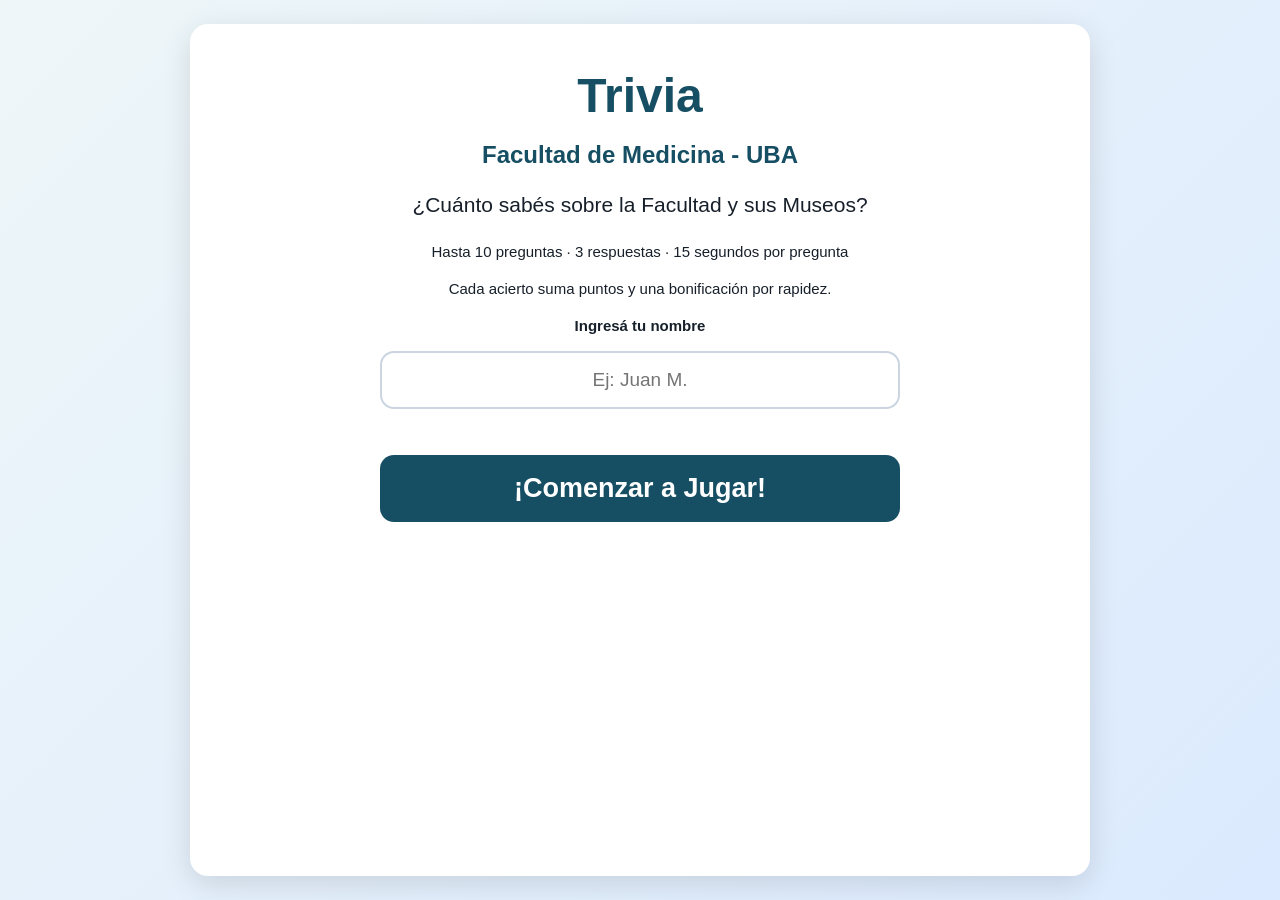
==== index.html @ 7a0ed1cb "explicacion por encima de la imagen" ====
<!doctype html>
<html lang="es">
  <head>
    <meta charset="UTF-8" />
    <meta name="viewport" content="width=device-width, initial-scale=1.0" />
    <title>Trivia - Facultad de Medicina UBA y sus Museos</title>
    <link rel="stylesheet" href="style.css" />
  </head>
  <body>
    <!-- Pantalla 1: Ingreso de Nombre -->
    <div id="pantalla-inicio" class="pantalla">
      <h1>Trivia</h1>
      <h2><strong>Facultad de Medicina</strong> - UBA</h2>
      <p class="subtitulo">¿Cuánto sabés sobre la Facultad y sus Museos?</p>
      <p class="detalle-juego">
        Hasta 10 preguntas · 3 respuestas · 15 segundos por pregunta
      </p>
      <p class="detalle-juego">
        Cada acierto suma puntos y una bonificación por rapidez.
      </p>
      <p class="etiqueta-nombre"><strong>Ingresá tu nombre</strong></p>

      <input
        type="text"
        id="nombre-jugador"
        placeholder="Ej: Juan M."
        maxlength="20"
        required
      />
      <br /><br />
      <button id="btn-comenzar">¡Comenzar a Jugar!</button>
    </div>

    <!-- Pantalla 2: El Juego (Oculto al inicio) -->
    <div id="pantalla-juego" class="pantalla" style="display: none">
      <div class="temporizador-pregunta">
        <div
          class="reloj-pregunta"
          role="timer"
          aria-label="Tiempo para responder"
        >
          <span id="tiempo-restante">15</span>
          <span class="unidad-tiempo">s</span>
        </div>
        <div
          class="barra-tiempo-contenedor"
          role="progressbar"
          aria-label="Tiempo restante"
          aria-valuemin="0"
          aria-valuemax="15"
          aria-valuenow="15"
        >
          <div id="barra-tiempo"></div>
        </div>
      </div>

      <div class="caja-pregunta">
        <h2 id="texto-pregunta">Pregunta aquí...</h2>
        <div id="contenedor-imagen">
          <p id="explicacion-texto" style="display: none"></p>
        </div>
        <div id="opciones-container">
          <!-- Los botones de opciones se cargan dinámicamente -->
        </div>
      </div>
      <footer class="pie-juego">
        <span id="info-jugador">Jugador: </span>
        <span id="info-puntaje">Puntaje: 0</span>
      </footer>
    </div>

    <!-- Pantalla 3: Resultado Final (Oculto al inicio) -->
    <div id="pantalla-final" class="pantalla" style="display: none">
      <h2>¡Partida Finalizada!</h2>
      <p id="resultado-final"></p>
      <p id="resultado-categoria"></p>
      <p id="resultado-detalle"></p>
      <p id="estado-guardado" role="status" aria-live="polite"></p>
    </div>

    <script src="preguntas.js"></script>
  </body>
</html>
---- style.css ----
* {
  box-sizing: border-box;
}

:root {
  --azul: #164e63;
  --azul-secundario: #0e7490;
  --fondo: #eef6f8;
  --verde: #16a34a;
  --rojo: #dc2626;
  --gris: #e2e8f0;
  --texto: #17202a;
}

body {
  min-height: 100vh;
  margin: 0;
  padding: 24px 14px;
  background: linear-gradient(135deg, var(--fondo), #dbeafe);
  color: var(--texto);
  font-family: Arial, Helvetica, sans-serif;
}

.pantalla {
  width: min(100%, 900px);
  min-height: calc(100vh - 48px);
  margin: 0 auto;
  padding: clamp(18px, 4vw, 36px);
  border-radius: 18px;
  background: #fff;
  box-shadow: 0 8px 30px rgb(0 0 0 / 12%);
  text-align: center;
}

h1,
.pantalla > h2 {
  margin: 8px 0 18px;
  color: var(--azul);
}

h1 {
  font-size: clamp(30px, 7vw, 48px);
}

.pantalla p {
  font-size: clamp(17px, 3.5vw, 21px);
  line-height: 1.45;
}

.detalle-juego,
.etiqueta-nombre {
  font-size: 15px !important;
}

.etiqueta-nombre {
  margin-bottom: 4px;
}

#nombre-jugador {
  width: min(100%, 520px);
  margin: 10px 0;
  padding: 16px 18px;
  border: 2px solid #cbd5e1;
  border-radius: 14px;
  font: inherit;
  font-size: 19px;
  text-align: center;
}

#nombre-jugador:focus-visible,
button:focus-visible {
  outline: 3px solid #38bdf8;
  outline-offset: 3px;
}

button {
  border: 0;
  border-radius: 14px;
  cursor: pointer;
  font-family: inherit;
  touch-action: manipulation;
}

#btn-comenzar {
  display: block;
  width: min(100%, 520px);
  margin: 18px auto;
  padding: 18px 22px;
  background: var(--azul);
  color: #fff;
  font-size: clamp(20px, 4vw, 27px);
  font-weight: 700;
}

#btn-comenzar:hover {
  background: var(--azul-secundario);
}

#contenedor-ranking {
  width: min(100%, 520px);
  margin: 30px auto 0;
  padding-top: 18px;
  border-top: 1px solid var(--gris);
  text-align: left;
}

#contenedor-ranking h3 {
  margin: 0 0 12px;
  color: var(--azul);
  font-size: 20px;
}

#lista-ranking {
  margin: 0;
  padding-left: 28px;
  font-size: 17px;
  line-height: 1.8;
}

#pantalla-juego {
  display: flex;
  flex-direction: column;
  align-items: stretch;
}

.temporizador-pregunta {
  display: flex;
  align-items: center;
  gap: 16px;
  margin-bottom: 18px;
}

.reloj-pregunta {
  display: flex;
  flex: 0 0 68px;
  width: 68px;
  height: 68px;
  align-items: center;
  justify-content: center;
  border: 3px solid var(--azul-secundario);
  border-radius: 50%;
  color: var(--azul);
  font-size: 27px;
  font-weight: 700;
  font-variant-numeric: tabular-nums;
  transition:
    border-color 150ms ease,
    color 150ms ease;
}

.unidad-tiempo {
  margin-left: 2px;
  font-size: 13px;
}

.reloj-pregunta.reloj-urgente {
  border-color: var(--rojo);
  color: var(--rojo);
}

.barra-tiempo-contenedor {
  flex: 1;
  min-width: 0;
  height: 14px;
  margin: 0;
  overflow: hidden;
  border: 1px solid #cbd5e1;
  border-radius: 999px;
  background: #e2e8f0;
}

#barra-tiempo {
  width: 100%;
  height: 100%;
  border-radius: inherit;
  background: var(--verde);
  transition:
    width 50ms linear,
    background-color 250ms ease;
}

.reloj-pregunta.reloj-urgente ~ .barra-tiempo-contenedor #barra-tiempo {
  background: var(--rojo);
}

.pie-juego {
  display: flex;
  justify-content: space-between;
  gap: 12px;
  margin-top: auto;
  padding-top: 18px;
  border-top: 1px solid var(--gris);
  color: var(--azul);
  font-size: clamp(17px, 4vw, 22px);
  font-weight: 700;
  text-align: left;
}

.caja-pregunta {
  padding-top: 10px;
}

#texto-pregunta {
  margin: 20px 0;
  font-size: clamp(24px, 5vw, 35px);
  line-height: 1.25;
}

#contenedor-imagen {
  display: flex;
  position: relative;
  min-height: 170px;
  max-height: 300px;
  margin: 16px 0;
  align-items: center;
  justify-content: center;
  overflow: hidden;
  border-radius: 18px;
  background: #e2e8f0;
}

#contenedor-imagen:not(.con-imagen):not(.toast-sin-imagen) {
  display: none;
}

#contenedor-imagen img {
  width: 100%;
  max-width: 100%;
  max-height: 300px !important;
  margin: 0 !important;
  object-fit: contain;
}

#opciones-container {
  display: grid;
  grid-template-columns: 1fr;
  gap: 14px;
}

.btn-opcion {
  width: 100%;
  min-height: 72px;
  padding: 17px;
  background: var(--gris);
  color: var(--texto);
  font-size: clamp(18px, 4vw, 24px);
  font-weight: 700;
  text-align: left;
  transition:
    background-color 150ms ease,
    color 150ms ease;
}

.btn-opcion:not(:disabled):hover {
  background: #cbd5e1;
}

.btn-opcion:disabled {
  cursor: default;
}

#explicacion-texto {
  position: absolute;
  z-index: 1;
  right: 12px;
  bottom: 12px;
  left: 12px;
  max-height: calc(100% - 24px);
  margin: 0;
  overflow-y: auto;
  padding: 12px 16px;
  border: 2px solid #f59e0b;
  border-left-width: 8px;
  border-radius: 14px;
  background: rgb(255 251 235 / 96%);
  box-shadow: 0 4px 14px rgb(0 0 0 / 28%);
  backdrop-filter: blur(6px);
  color: #713f12;
  font-size: clamp(16px, 3vw, 19px);
  font-weight: 600;
  line-height: 1.5;
  text-align: left;
}

#explicacion-texto::before {
  display: block;
  margin-bottom: 6px;
  color: #92400e;
  content: "💡 Explicación";
  font-size: 17px;
  font-weight: 700;
}

#resultado-final {
  width: min(100%, 680px);
  margin: 24px auto;
  color: var(--azul);
  font-size: clamp(25px, 5vw, 38px);
  font-weight: 700;
  line-height: 1.35;
}

#resultado-categoria {
  margin: 0 auto 12px;
  color: var(--azul-secundario);
  font-size: clamp(18px, 4vw, 23px);
  font-weight: 700;
}

#resultado-detalle {
  width: min(100%, 720px);
  margin: 0 auto 16px;
  padding: 16px 20px;
  border: 2px solid #a78bfa;
  border-radius: 16px;
  background: linear-gradient(135deg, #ede9fe, #ddd6fe);
  color: #4c1d95;
  font-size: clamp(18px, 4vw, 22px);
  font-weight: 800;
  box-shadow: 0 8px 20px rgb(109 40 217 / 12%);
}

@media (min-width: 650px) {
  #opciones-container {
    grid-template-columns: 1fr 1fr;
  }

  .btn-opcion:last-child {
    grid-column: 1 / -1;
  }
}

@media (max-width: 600px) {
  body {
    padding: 12px 8px;
  }

  .pantalla {
    min-height: calc(100vh - 24px);
    padding: 18px 14px;
  }

  .pie-juego {
    font-size: 16px;
  }
}
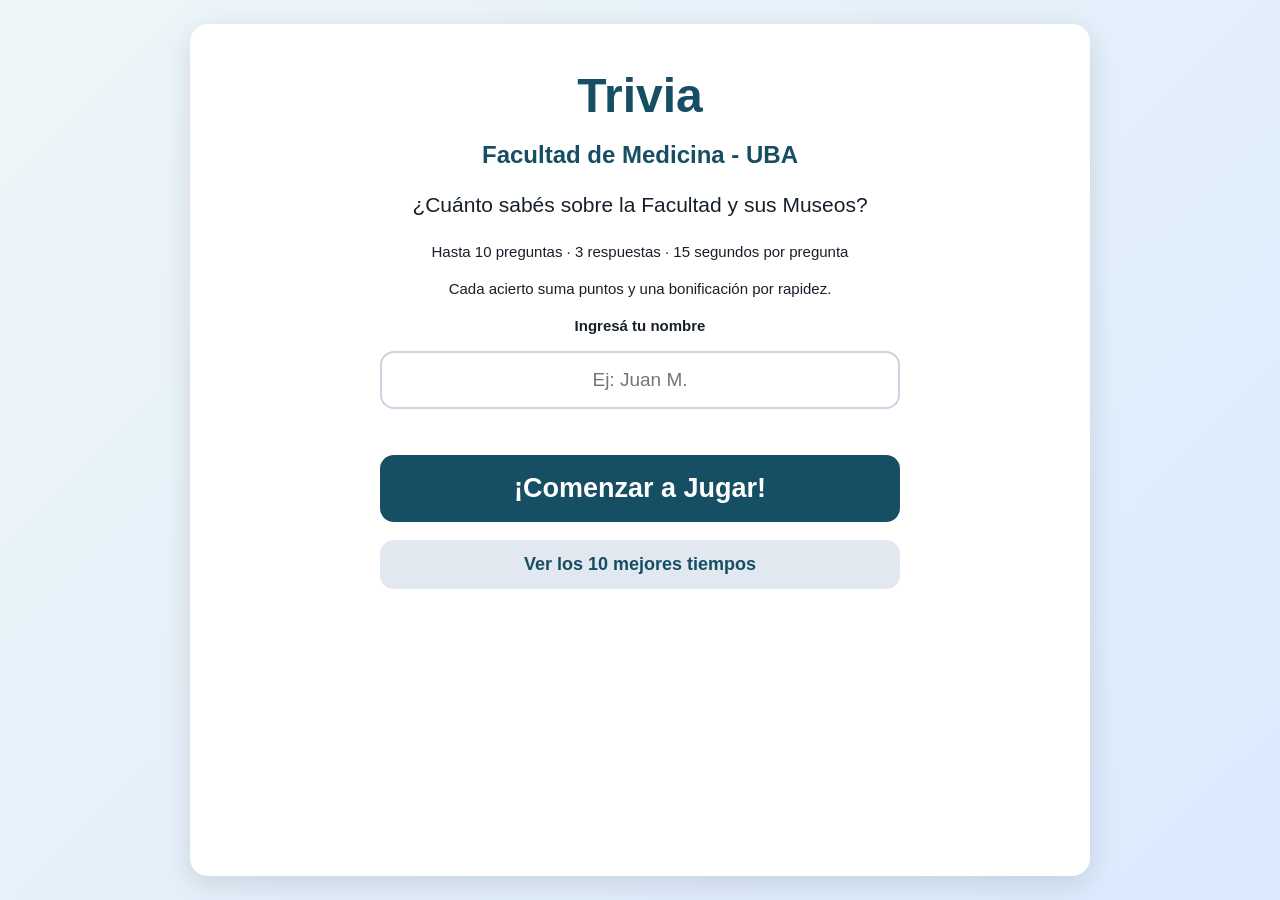
==== commit 7906e20b: "10 mejores tiempos" ====
--- a/index.html
+++ b/index.html
@@ -29,6 +29,9 @@
       />
       <br /><br />
       <button id="btn-comenzar">¡Comenzar a Jugar!</button>
+      <button class="btn-secundario" id="btn-ver-ranking-tiempos">
+        Ver los 10 mejores tiempos
+      </button>
     </div>
 
     <!-- Pantalla 2: El Juego (Oculto al inicio) -->
@@ -76,6 +79,19 @@
       <p id="resultado-categoria"></p>
       <p id="resultado-detalle"></p>
       <p id="estado-guardado" role="status" aria-live="polite"></p>
+      <button class="btn-secundario" id="btn-ver-ranking-tiempos-final">
+        Ver los 10 mejores tiempos
+      </button>
+    </div>
+
+    <!-- Pantalla 4: Ranking de tiempos -->
+    <div id="pantalla-ranking-tiempos" class="pantalla" style="display: none">
+      <h2>⏱️ Los 10 mejores tiempos</h2>
+      <p class="detalle-juego">Partidas más rápidas guardadas en este dispositivo.</p>
+      <ol id="lista-ranking-tiempos"></ol>
+      <button class="btn-secundario" id="btn-volver-ranking-tiempos">
+        Volver
+      </button>
     </div>
 
     <script src="preguntas.js"></script>
--- a/style.css
+++ b/style.css
@@ -94,6 +94,30 @@
 
 #btn-comenzar:hover {
   background: var(--azul-secundario);
+}
+
+.btn-secundario {
+  display: block;
+  width: min(100%, 520px);
+  margin: 14px auto;
+  padding: 14px 18px;
+  background: var(--gris);
+  color: var(--azul);
+  font-size: 18px;
+  font-weight: 700;
+}
+
+.btn-secundario:hover {
+  background: #cbd5e1;
+}
+
+#lista-ranking-tiempos {
+  width: min(100%, 600px);
+  margin: 24px auto;
+  padding-left: 42px;
+  text-align: left;
+  font-size: clamp(17px, 4vw, 21px);
+  line-height: 1.8;
 }
 
 #contenedor-ranking {
@@ -265,10 +289,10 @@
   right: 12px;
   bottom: 12px;
   left: 12px;
-  max-height: calc(100% - 24px);
+  max-height: calc(100% - 16px);
   margin: 0;
   overflow-y: auto;
-  padding: 12px 16px;
+  padding: 10px 14px;
   border: 2px solid #f59e0b;
   border-left-width: 8px;
   border-radius: 14px;
@@ -276,9 +300,9 @@
   box-shadow: 0 4px 14px rgb(0 0 0 / 28%);
   backdrop-filter: blur(6px);
   color: #713f12;
-  font-size: clamp(16px, 3vw, 19px);
+  font-size: clamp(15px, 3vw, 18px);
   font-weight: 600;
-  line-height: 1.5;
+  line-height: 1.4;
   text-align: left;
 }
 
@@ -340,7 +364,77 @@
     padding: 18px 14px;
   }
 
+  #pantalla-juego {
+    padding: 12px 10px;
+  }
+
+  .temporizador-pregunta {
+    gap: 10px;
+    margin-bottom: 8px;
+  }
+
+  .reloj-pregunta {
+    flex-basis: 50px;
+    width: 50px;
+    height: 50px;
+    border-width: 2px;
+    font-size: 21px;
+  }
+
+  .caja-pregunta {
+    padding-top: 0;
+  }
+
+  #texto-pregunta {
+    margin: 10px 0;
+    font-size: clamp(21px, 5vw, 28px);
+  }
+
+  #contenedor-imagen {
+    height: clamp(145px, 25vh, 190px);
+    min-height: 0;
+    max-height: none;
+    margin: 8px 0;
+  }
+
+  #contenedor-imagen img {
+    max-height: calc(100% - 12px) !important;
+  }
+
+  #explicacion-texto {
+    right: 8px;
+    bottom: 8px;
+    left: 8px;
+    padding: 10px 12px;
+  }
+
+  #opciones-container {
+    gap: 8px;
+  }
+
+  .btn-opcion {
+    min-height: 52px;
+    padding: 10px 12px;
+    font-size: clamp(16px, 4vw, 20px);
+  }
+
   .pie-juego {
+    padding-top: 8px;
     font-size: 16px;
   }
 }
+
+@media (max-width: 600px) and (max-height: 700px) {
+  #contenedor-imagen {
+    height: clamp(125px, 21vh, 150px);
+  }
+
+  #contenedor-imagen img {
+    max-height: calc(100% - 10px) !important;
+  }
+
+  .btn-opcion {
+    min-height: 46px;
+    padding: 8px 10px;
+  }
+}
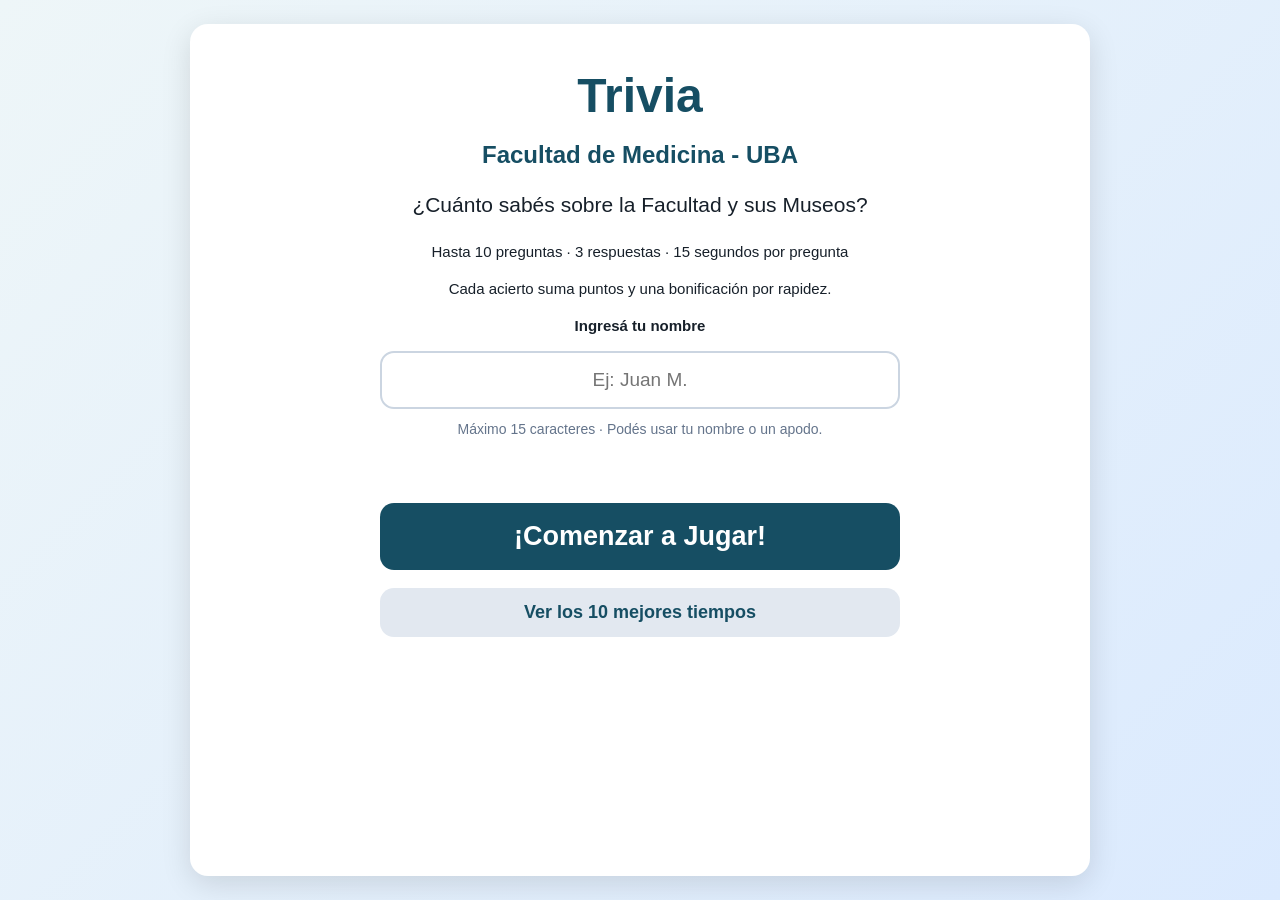
==== commit 3ad51396: "valdar palabras" ====
--- a/index.html
+++ b/index.html
@@ -24,10 +24,22 @@
         type="text"
         id="nombre-jugador"
         placeholder="Ej: Juan M."
-        maxlength="20"
+        maxlength="15"
+        minlength="2"
+        autocomplete="nickname"
+        aria-describedby="ayuda-nombre mensaje-nombre"
         required
       />
-      <br /><br />
+      <p id="ayuda-nombre" class="ayuda-nombre">
+        Máximo 15 caracteres · Podés usar tu nombre o un apodo.
+      </p>
+      <p
+        id="mensaje-nombre"
+        class="mensaje-nombre"
+        role="alert"
+        aria-live="polite"
+      ></p>
+      <br />
       <button id="btn-comenzar">¡Comenzar a Jugar!</button>
       <button class="btn-secundario" id="btn-ver-ranking-tiempos">
         Ver los 10 mejores tiempos
@@ -87,7 +99,9 @@
     <!-- Pantalla 4: Ranking de tiempos -->
     <div id="pantalla-ranking-tiempos" class="pantalla" style="display: none">
       <h2>⏱️ Los 10 mejores tiempos</h2>
-      <p class="detalle-juego">Partidas más rápidas guardadas en este dispositivo.</p>
+      <p class="detalle-juego">
+        Partidas más rápidas guardadas en este dispositivo.
+      </p>
       <ol id="lista-ranking-tiempos"></ol>
       <button class="btn-secundario" id="btn-volver-ranking-tiempos">
         Volver
--- a/style.css
+++ b/style.css
@@ -71,6 +71,34 @@
 button:focus-visible {
   outline: 3px solid #38bdf8;
   outline-offset: 3px;
+}
+
+.ayuda-nombre {
+  margin: 0 auto 4px !important;
+  color: #64748b;
+  font-size: 14px !important;
+}
+
+.mensaje-nombre {
+  width: min(100%, 520px);
+  min-height: 22px;
+  margin: 6px auto 0 !important;
+  padding: 0 8px;
+  font-size: 15px !important;
+  font-weight: 700;
+  line-height: 1.35;
+}
+
+.mensaje-nombre.error {
+  color: var(--rojo);
+}
+
+.mensaje-nombre.exito {
+  color: var(--verde);
+}
+
+#nombre-jugador:invalid {
+  box-shadow: none;
 }
 
 button {
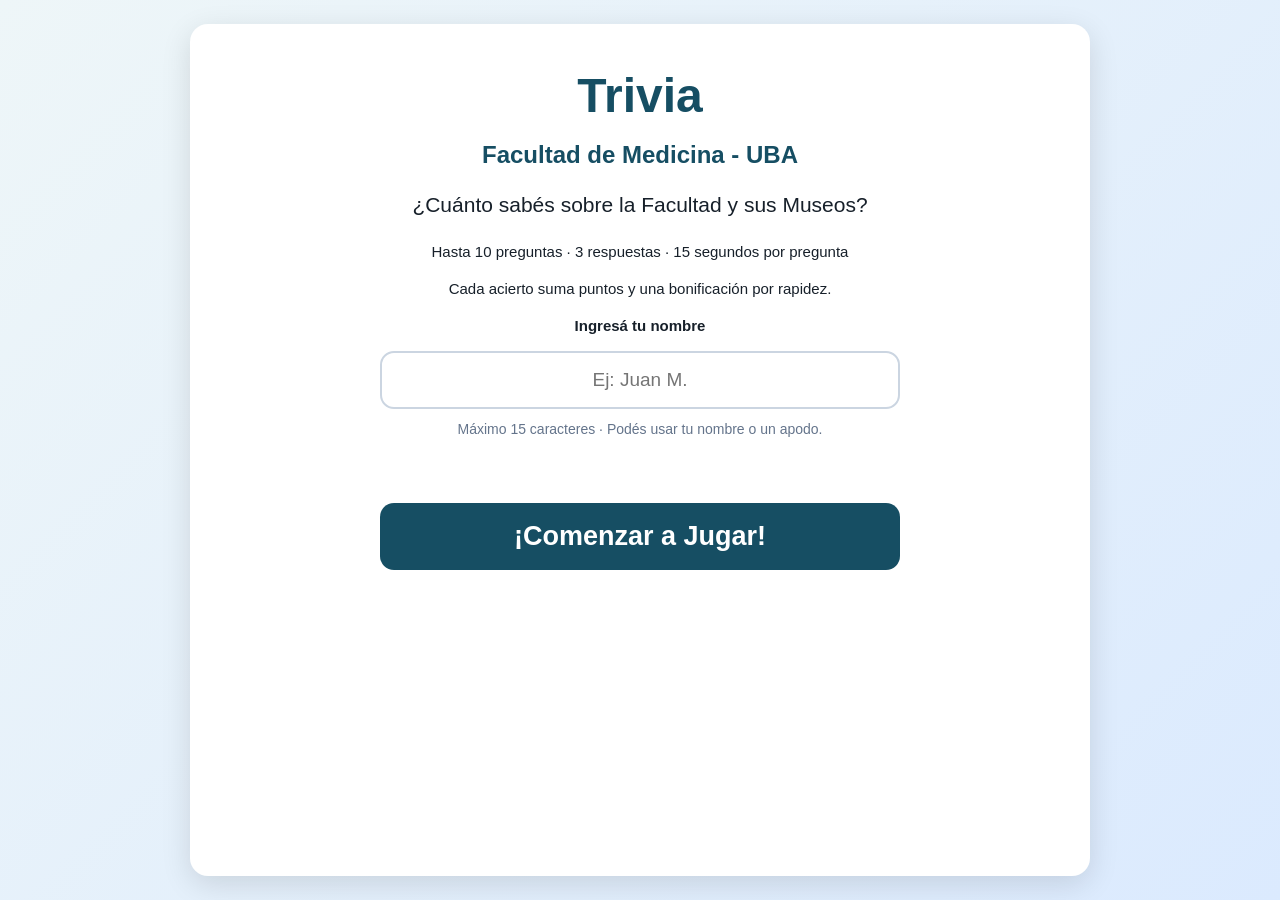
==== commit c6df5268: "nombres no repetidos" ====
--- a/index.html
+++ b/index.html
@@ -41,9 +41,6 @@
       ></p>
       <br />
       <button id="btn-comenzar">¡Comenzar a Jugar!</button>
-      <button class="btn-secundario" id="btn-ver-ranking-tiempos">
-        Ver los 10 mejores tiempos
-      </button>
     </div>
 
     <!-- Pantalla 2: El Juego (Oculto al inicio) -->
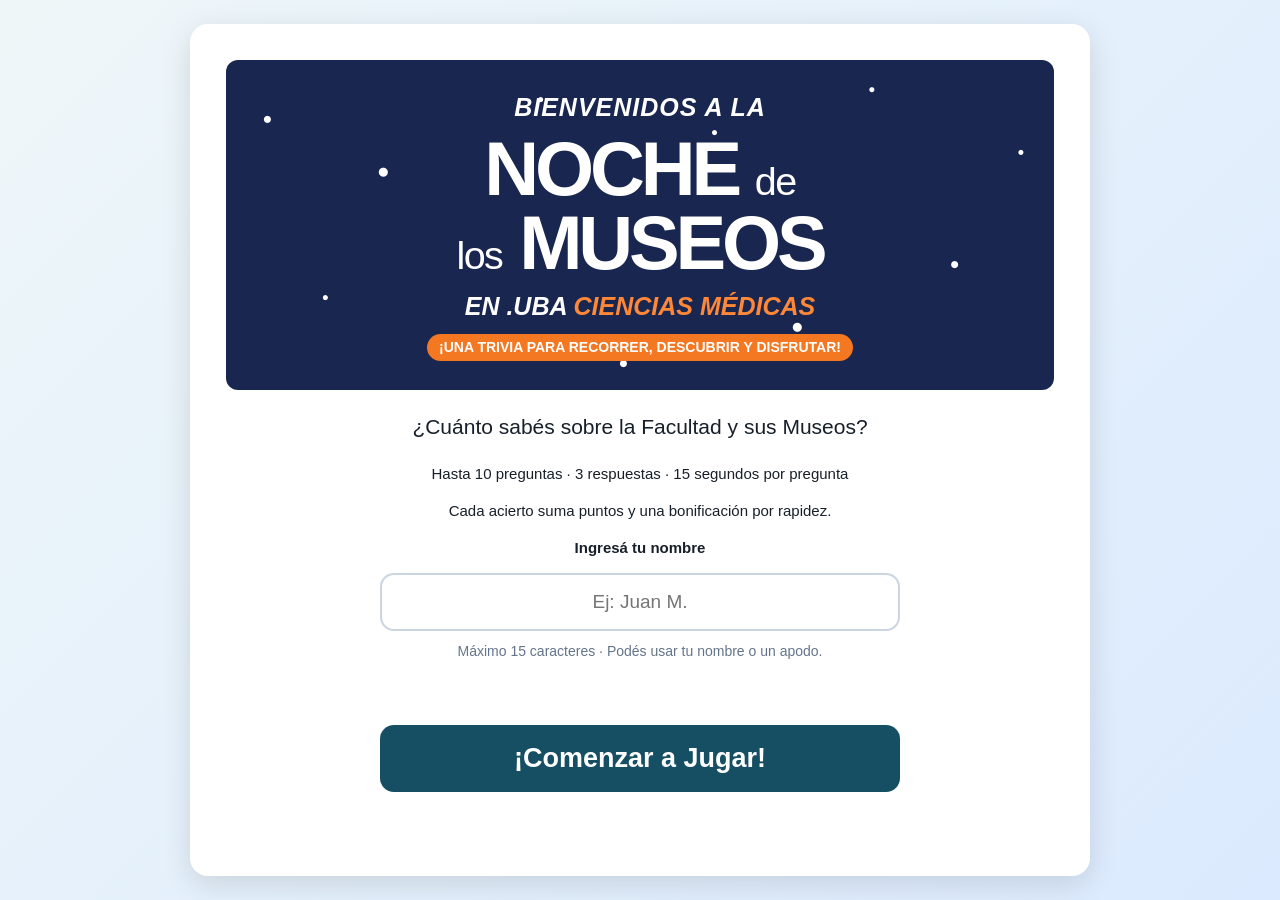
==== commit effa92bc: "noche de los muesos cartelera comienzo" ====
--- a/index.html
+++ b/index.html
@@ -9,8 +9,19 @@
   <body>
     <!-- Pantalla 1: Ingreso de Nombre -->
     <div id="pantalla-inicio" class="pantalla">
-      <h1>Trivia</h1>
-      <h2><strong>Facultad de Medicina</strong> - UBA</h2>
+      <section class="bienvenida-trivia" aria-labelledby="titulo-bienvenida">
+        <p class="bienvenida-pre">BIENVENIDOS A LA</p>
+        <h1 id="titulo-bienvenida" class="bienvenida-titulo">
+          NOCHE <span class="bienvenida-de">de</span><br />
+          <span class="bienvenida-los">los</span> MUSEOS
+        </h1>
+        <p class="bienvenida-facultad">
+          EN .UBA <span>CIENCIAS MÉDICAS</span>
+        </p>
+        <p class="bienvenida-lema">
+          ¡UNA TRIVIA PARA RECORRER, DESCUBRIR Y DISFRUTAR!
+        </p>
+      </section>
       <p class="subtitulo">¿Cuánto sabés sobre la Facultad y sus Museos?</p>
       <p class="detalle-juego">
         Hasta 10 preguntas · 3 respuestas · 15 segundos por pregunta
@@ -83,23 +94,29 @@
 
     <!-- Pantalla 3: Resultado Final (Oculto al inicio) -->
     <div id="pantalla-final" class="pantalla" style="display: none">
-      <h2>¡Partida Finalizada!</h2>
-      <p id="resultado-final"></p>
+      <h2 id="resultado-final"></h2>
       <p id="resultado-categoria"></p>
       <p id="resultado-detalle"></p>
+      <p id="resultado-tiempo"></p>
       <p id="estado-guardado" role="status" aria-live="polite"></p>
       <button class="btn-secundario" id="btn-ver-ranking-tiempos-final">
-        Ver los 10 mejores tiempos
+        🏆 Ver Top 10 global
       </button>
     </div>
 
-    <!-- Pantalla 4: Ranking de tiempos -->
+    <!-- Pantalla 4: Ranking global -->
     <div id="pantalla-ranking-tiempos" class="pantalla" style="display: none">
-      <h2>⏱️ Los 10 mejores tiempos</h2>
-      <p class="detalle-juego">
-        Partidas más rápidas guardadas en este dispositivo.
-      </p>
-      <ol id="lista-ranking-tiempos"></ol>
+      <div class="ranking-encabezado">
+        <div class="ranking-trofeo" aria-hidden="true">🏆</div>
+        <h2>Top 10 global</h2>
+        <p class="detalle-juego">Los mejores exploradores de todos los visitantes.</p>
+      </div>
+
+      <p id="estado-ranking-global" class="estado-ranking-global" role="status" aria-live="polite"></p>
+
+      <div id="ranking-podio" class="ranking-podio"></div>
+      <ol id="lista-ranking-tiempos" class="lista-ranking-global"></ol>
+
       <button class="btn-secundario" id="btn-volver-ranking-tiempos">
         Volver
       </button>
--- a/style.css
+++ b/style.css
@@ -42,6 +42,90 @@
   font-size: clamp(30px, 7vw, 48px);
 }
 
+#pantalla-inicio .bienvenida-trivia {
+  display: flex;
+  min-height: 330px;
+  flex-direction: column;
+  align-items: center;
+  justify-content: center;
+  gap: 7px;
+  margin: 0 auto 22px;
+  padding: 28px 18px;
+  overflow: hidden;
+  position: relative;
+  border-radius: 12px;
+  background-color: #19264f;
+  background-image:
+    radial-gradient(circle at 5% 18%, #fff 0 3px, transparent 4px),
+    radial-gradient(circle at 12% 72%, #fff 0 2px, transparent 3px),
+    radial-gradient(circle at 19% 34%, #fff 0 4px, transparent 5px),
+    radial-gradient(circle at 28% 87%, #fff 0 2px, transparent 3px),
+    radial-gradient(circle at 38% 12%, #fff 0 2px, transparent 3px),
+    radial-gradient(circle at 48% 92%, #fff 0 3px, transparent 4px),
+    radial-gradient(circle at 59% 22%, #fff 0 2px, transparent 3px),
+    radial-gradient(circle at 69% 81%, #fff 0 4px, transparent 5px),
+    radial-gradient(circle at 78% 9%, #fff 0 2px, transparent 3px),
+    radial-gradient(circle at 88% 62%, #fff 0 3px, transparent 4px),
+    radial-gradient(circle at 96% 28%, #fff 0 2px, transparent 3px);
+  color: #fff;
+  text-align: center;
+}
+
+#pantalla-inicio .bienvenida-trivia p {
+  margin: 0;
+}
+
+#pantalla-inicio .bienvenida-pre {
+  position: relative;
+  z-index: 1;
+  font-size: clamp(18px, 3.5vw, 25px);
+  font-style: italic;
+  font-weight: 900;
+  letter-spacing: 0.04em;
+}
+
+#pantalla-inicio .bienvenida-titulo {
+  position: relative;
+  z-index: 1;
+  margin: 0;
+  color: #fff;
+  font-size: clamp(40px, 9vw, 76px);
+  font-weight: 900;
+  letter-spacing: -0.055em;
+  line-height: 0.98;
+}
+
+#pantalla-inicio .bienvenida-de,
+#pantalla-inicio .bienvenida-los {
+  font-size: 0.52em;
+  font-weight: 400;
+  letter-spacing: -0.04em;
+}
+
+#pantalla-inicio .bienvenida-facultad {
+  position: relative;
+  z-index: 1;
+  font-size: clamp(17px, 3.4vw, 25px);
+  font-style: italic;
+  font-weight: 900;
+}
+
+#pantalla-inicio .bienvenida-facultad span {
+  color: #ff8738;
+}
+
+#pantalla-inicio .bienvenida-lema {
+  position: relative;
+  z-index: 1;
+  margin-top: 3px !important;
+  padding: 5px 12px;
+  border-radius: 999px;
+  background: #f47721;
+  font-size: clamp(10px, 2vw, 14px) !important;
+  font-weight: 900;
+  line-height: 1.25;
+}
+
 .pantalla p {
   font-size: clamp(17px, 3.5vw, 21px);
   line-height: 1.45;
@@ -139,13 +223,168 @@
   background: #cbd5e1;
 }
 
-#lista-ranking-tiempos {
-  width: min(100%, 600px);
-  margin: 24px auto;
-  padding-left: 42px;
+#pantalla-ranking-tiempos {
+  max-width: 760px;
+}
+
+.ranking-encabezado {
+  margin-bottom: 6px;
+}
+
+.ranking-trofeo {
+  font-size: clamp(42px, 9vw, 64px);
+  line-height: 1;
+  margin-bottom: 4px;
+}
+
+.ranking-encabezado h2 {
+  margin-bottom: 6px;
+}
+
+.ranking-podio {
+  display: grid;
+  grid-template-columns: repeat(3, 1fr);
+  gap: 12px;
+  align-items: end;
+  width: min(100%, 700px);
+  margin: 18px auto 20px;
+}
+
+.tarjeta-podio {
+  padding: 16px 10px;
+  border: 1px solid var(--gris);
+  border-radius: 16px;
+  background: #fff;
+  box-shadow: 0 5px 16px rgba(0, 0, 0, 0.08);
+  text-align: center;
+}
+
+.tarjeta-podio.puesto-1 {
+  order: 2;
+  transform: translateY(-8px);
+  border-width: 2px;
+}
+
+.tarjeta-podio.puesto-2 {
+  order: 1;
+}
+
+.tarjeta-podio.puesto-3 {
+  order: 3;
+}
+
+.podio-medalla {
+  font-size: 34px;
+  line-height: 1.1;
+}
+
+.podio-puesto {
+  margin-top: 3px;
+  font-size: 12px;
+  font-weight: 800;
+  text-transform: uppercase;
+  letter-spacing: 0.05em;
+  opacity: 0.7;
+}
+
+.podio-nombre {
+  margin-top: 7px;
+  font-size: clamp(16px, 3.8vw, 20px);
+  font-weight: 800;
+  overflow-wrap: anywhere;
+}
+
+.podio-puntaje {
+  margin-top: 5px;
+  font-size: clamp(20px, 4.5vw, 27px);
+  font-weight: 900;
+}
+
+.podio-detalle {
+  margin-top: 3px;
+  font-size: 13px;
+  opacity: 0.72;
+}
+
+.lista-ranking-global {
+  width: min(100%, 700px);
+  margin: 10px auto 24px;
+  padding: 0;
+  list-style: none;
   text-align: left;
-  font-size: clamp(17px, 4vw, 21px);
-  line-height: 1.8;
+}
+
+.fila-ranking-global {
+  display: grid;
+  grid-template-columns: 36px minmax(0, 1fr) auto;
+  grid-template-areas:
+    "pos nombre puntaje"
+    "pos meta meta";
+  column-gap: 10px;
+  align-items: center;
+  margin-bottom: 8px;
+  padding: 10px 13px;
+  border: 1px solid var(--gris);
+  border-radius: 12px;
+  background: rgba(255, 255, 255, 0.78);
+}
+
+.ranking-posicion {
+  grid-area: pos;
+  font-size: 19px;
+  font-weight: 900;
+  text-align: center;
+}
+
+.ranking-nombre {
+  grid-area: nombre;
+  min-width: 0;
+  font-size: 17px;
+  font-weight: 800;
+  overflow-wrap: anywhere;
+}
+
+.ranking-puntaje {
+  grid-area: puntaje;
+  font-size: 17px;
+  font-weight: 900;
+  white-space: nowrap;
+}
+
+.ranking-meta {
+  grid-area: meta;
+  margin-top: 2px;
+  padding-left: 0;
+  font-size: 13px;
+  opacity: 0.68;
+}
+
+@media (max-width: 560px) {
+  .ranking-podio {
+    gap: 7px;
+  }
+
+  .tarjeta-podio {
+    padding: 12px 6px;
+    border-radius: 12px;
+  }
+
+  .podio-medalla {
+    font-size: 28px;
+  }
+
+  .podio-nombre {
+    font-size: 15px;
+  }
+
+  .podio-puntaje {
+    font-size: 19px;
+  }
+
+  .fila-ranking-global {
+    grid-template-columns: 30px minmax(0, 1fr) auto;
+    padding: 9px 10px;
+  }
 }
 
 #contenedor-ranking {
@@ -372,6 +611,13 @@
   box-shadow: 0 8px 20px rgb(109 40 217 / 12%);
 }
 
+#resultado-tiempo {
+  margin: 0 auto 20px;
+  color: var(--azul);
+  font-size: clamp(18px, 4vw, 22px);
+  font-weight: 700;
+}
+
 @media (min-width: 650px) {
   #opciones-container {
     grid-template-columns: 1fr 1fr;
@@ -384,85 +630,117 @@
 
 @media (max-width: 600px) {
   body {
-    padding: 12px 8px;
+    min-height: 100dvh;
+    padding: 6px 8px;
   }
 
   .pantalla {
-    min-height: calc(100vh - 24px);
-    padding: 18px 14px;
+    min-height: calc(100vh - 12px);
+    min-height: calc(100dvh - 12px);
+    padding: 12px 10px;
   }
 
   #pantalla-juego {
-    padding: 12px 10px;
+    height: calc(100vh - 12px);
+    height: calc(100dvh - 12px);
+    min-height: 0;
+    overflow: hidden;
+    padding: 8px;
   }
 
   .temporizador-pregunta {
-    gap: 10px;
-    margin-bottom: 8px;
+    flex: 0 0 auto;
+    gap: 8px;
+    margin-bottom: 4px;
   }
 
   .reloj-pregunta {
-    flex-basis: 50px;
-    width: 50px;
-    height: 50px;
+    flex-basis: 42px;
+    width: 42px;
+    height: 42px;
     border-width: 2px;
-    font-size: 21px;
+    font-size: 18px;
   }
 
   .caja-pregunta {
+    display: flex;
+    flex: 1 1 auto;
+    min-height: 0;
+    flex-direction: column;
     padding-top: 0;
   }
 
   #texto-pregunta {
-    margin: 10px 0;
-    font-size: clamp(21px, 5vw, 28px);
+    flex: 0 0 auto;
+    margin: 4px 0 6px;
+    font-size: clamp(18px, 4.5vw, 24px);
+    line-height: 1.15;
   }
 
   #contenedor-imagen {
-    height: clamp(145px, 25vh, 190px);
-    min-height: 0;
+    flex: 1 1 110px;
+    height: auto;
+    min-height: 90px;
     max-height: none;
-    margin: 8px 0;
+    margin: 0 0 6px;
   }
 
   #contenedor-imagen img {
-    max-height: calc(100% - 12px) !important;
+    max-height: calc(100% - 8px) !important;
   }
 
   #explicacion-texto {
-    right: 8px;
-    bottom: 8px;
-    left: 8px;
-    padding: 10px 12px;
+    right: 6px;
+    bottom: 6px;
+    left: 6px;
+    padding: 8px 10px;
+    font-size: 15px;
+    line-height: 1.3;
   }
 
   #opciones-container {
-    gap: 8px;
+    flex: 0 0 auto;
+    grid-template-columns: 1fr 1fr;
+    gap: 6px;
+  }
+
+  .btn-opcion:last-child {
+    grid-column: 1 / -1;
   }
 
   .btn-opcion {
-    min-height: 52px;
-    padding: 10px 12px;
-    font-size: clamp(16px, 4vw, 20px);
+    min-height: 44px;
+    padding: 8px 10px;
+    font-size: clamp(14px, 3.8vw, 18px);
   }
 
   .pie-juego {
-    padding-top: 8px;
-    font-size: 16px;
+    flex: 0 0 auto;
+    margin-top: 4px;
+    padding-top: 6px;
+    font-size: 14px;
   }
 }
 
 @media (max-width: 600px) and (max-height: 700px) {
   #contenedor-imagen {
-    height: clamp(125px, 21vh, 150px);
-  }
-
-  #contenedor-imagen img {
-    max-height: calc(100% - 10px) !important;
+    min-height: 72px;
+    flex-basis: 72px;
   }
 
   .btn-opcion {
-    min-height: 46px;
-    padding: 8px 10px;
-  }
-}
+    min-height: 40px;
+    padding: 6px 8px;
+  }
+
+  #texto-pregunta {
+    font-size: clamp(17px, 4vw, 21px);
+  }
+}
+
+.estado-ranking-global {
+  min-height: 1.5em;
+  margin: 8px 0 12px;
+  font-size: 0.95rem;
+  opacity: 0.85;
+}
